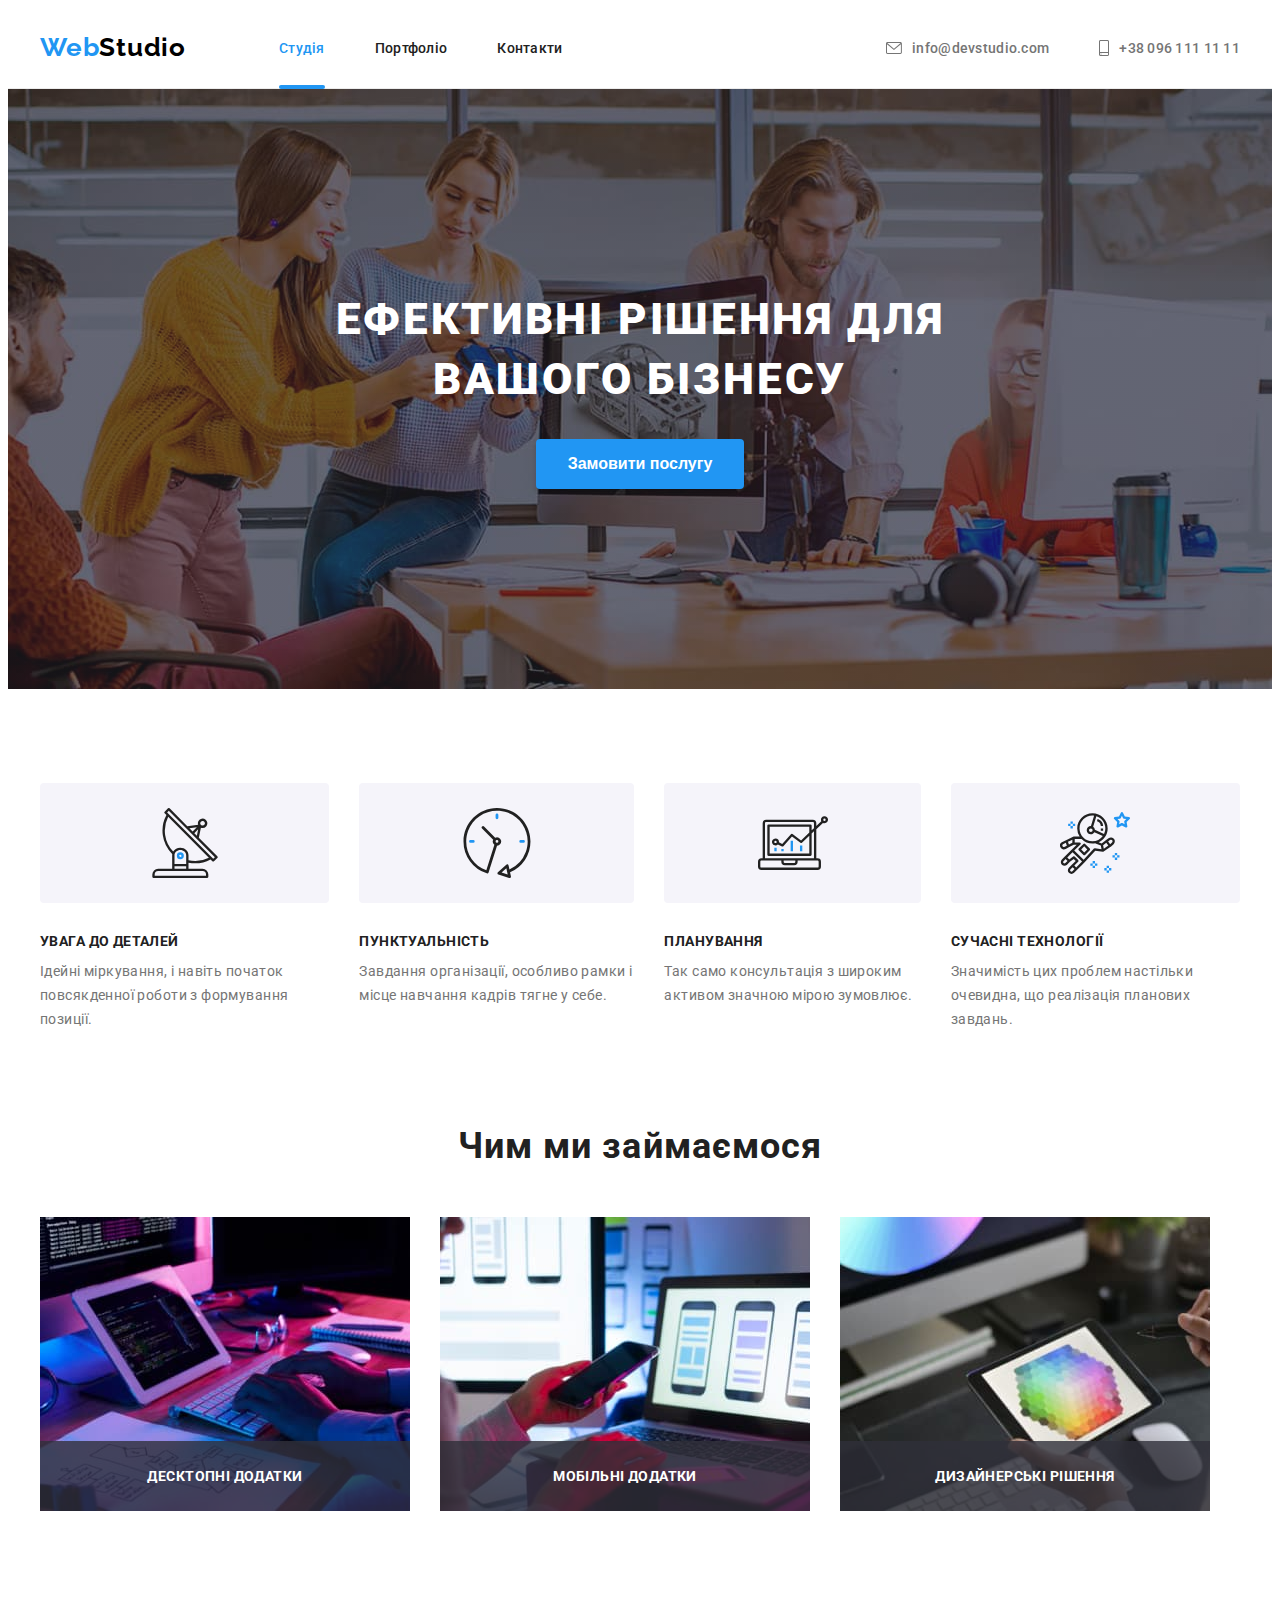
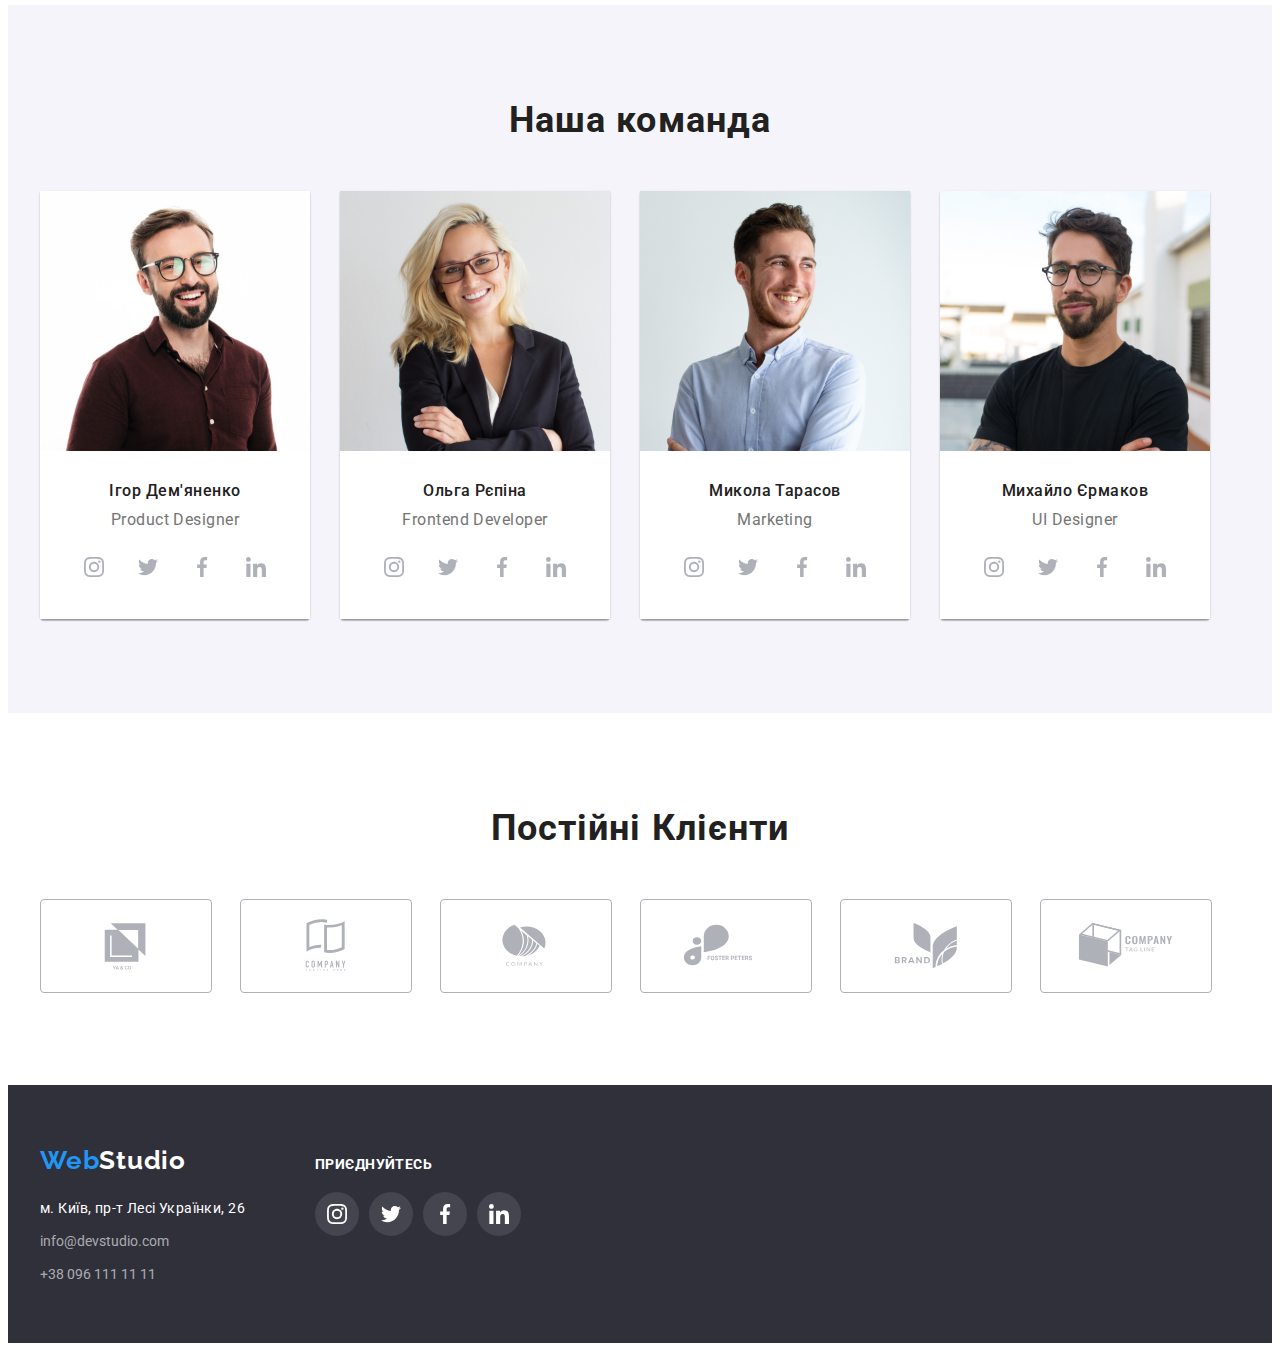
==== index.html @ bfeae755 "Initial commit" ====
<!DOCTYPE html>
<html lang="en">
  <head>
    <meta charset="UTF-8" />
    <meta http-equiv="X-UA-Compatible" content="IE=edge" />
    <meta name="viewport" content="width=device-width, initial-scale=1.0" />
    <title>webstudio</title>
    <link rel="preconnect" href="https://fonts.googleapis.com" />
    <link rel="preconnect" href="https://fonts.gstatic.com" crossorigin />
    <link
      href="https://fonts.googleapis.com/css2?family=Raleway:wght@700&family=Roboto:wght@400;500;700;900&display=swap"
      rel="stylesheet"
    />
    <link
      rel="stylesheet"
      href="https://cdnjs.cloudflare.com/ajax/libs/modern-normalize/1.1.0/modern-normalize.min.css"
      integrity="sha512-wpPYUAdjBVSE4KJnH1VR1HeZfpl1ub8YT/NKx4PuQ5NmX2tKuGu6U/JRp5y+Y8XG2tV+wKQpNHVUX03MfMFn9Q=="
      crossorigin="anonymous"
      referrerpolicy="no-referrer"
    />

    <link rel="stylesheet" href="./css/styles.css" />
  </head>

  <body>
    <!--header-->
    <header class="header">
      <div class="container header-container">
        <a class="logo" href="./index.html">Web<span class="logo-half">Studio</span> </a>
        <nav class="nav">
          <ul class="list-header">
            <li class="item-header-main">
              <a class="current" href="./index.html">Студія</a>
            </li>
            <li class="item-header">
              <a class="link-header" href="./portfolio.html">Портфоліо</a>
            </li>
            <li class="item-header"><a class="link-header" href="">Контакти</a></li>
          </ul>
        </nav>
        <ul class="nav-list">
          <li class="nav-item">
            <a class="nav-link" href="mailto:info@devstudio.com">
              <svg class="icon-header" width="16" height="12">
                <use href=".//images/icons.svg#icon-envelope"></use></svg
              >info@devstudio.com</a
            >
          </li>
          <li class="nav-item">
            <a class="nav-link" href="tel:+380961111111"
              ><svg class="icon-header" width="10" height="16">
                <use href=".//images/icons.svg#icon-smartphone"></use></svg
              >+38 096 111 11 11</a
            >
          </li>
        </ul>
      </div>
    </header>
    <!--section 1-->
    <main>
      <section class="hero">
        <div class="container">
          <h1 class="hero-tittle">Ефективні рішення для вашого бізнесу</h1>
          <button class="hero-button" type="button" data-modal-open>Замовити послугу</button>
        </div>
        <!--modal-window-->
        <div class="backdrop is-hidden" data-modal>
          <div class="modal">
            <button class="modal-btn" type="button" data-modal-close>
              <svg class="icon-cross" width="18" height="18">
                <use href="./images/icons.svg#close-black"></use>
              </svg>
            </button>
          </div>
        </div>
      </section>
      <!--list 4x-->
      <section class="section">
        <div class="container">
          <h2 class="visually-hidden">Наші переваги</h2>
          <ul class="main-list">
            <li class="main-item">
              <div class="box-logo">
                <svg class="list-icon" width="70" height="70">
                  <use href=".//images/icons.svg#icon-antenna"></use>
                </svg>
              </div>

              <h3 class="main-sub">УВАГА ДО ДЕТАЛЕЙ</h3>
              <p class="main-article">
                Ідейні міркування, і навіть початок повсякденної роботи з формування позиції.
              </p>
            </li>
            <li class="main-item">
              <div class="box-logo">
                <svg class="list-icon" width="70" height="70">
                  <use href=".//images/icons.svg#icon-clock"></use>
                </svg>
              </div>
              <h3 class="main-sub">ПУНКТУАЛЬНІСТЬ</h3>
              <p class="main-article main-art">
                Завдання організації, особливо рамки і місце навчання кадрів тягне у себе.
              </p>
            </li>
            <li class="main-item">
              <div class="box-logo">
                <svg class="list-icon" width="70" height="70">
                  <use href=".//images/icons.svg#icon-diagram"></use>
                </svg>
              </div>
              <h3 class="main-sub">ПЛАНУВАННЯ</h3>
              <p class="main-article main-art">
                Так само консультація з широким активом значною мірою зумовлює.
              </p>
            </li>
            <li class="main-item">
              <div class="box-logo">
                <svg class="list-icon" width="70" height="70">
                  <use href=".//images/icons.svg#icon-astronaut"></use>
                </svg>
              </div>
              <h3 class="main-sub">СУЧАСНІ ТЕХНОЛОГІЇ</h3>
              <p class="main-article">
                Значимість цих проблем настільки очевидна, що реалізація планових завдань.
              </p>
            </li>
          </ul>
        </div>
      </section>
      <!--section 2 images 3x-->
      <section class="section img-section">
        <div class="container">
          <h2 class="cont-tittle">Чим ми займаємося</h2>
          <ul class="cont-list">
            <li class="cont-item">
              <img
                class="cont-img"
                src="./images/main/section2/box1.jpg"
                alt="what we do"
                width="370"
                height="300"
              />
              <p class="text-work">Десктопні додатки</p>
            </li>
            <li class="cont-item">
              <img
                class="cont-img"
                src="./images/main/section2/box2.jpg"
                alt="what we do"
                width="370"
                height="300"
              />
              <p class="text-work">Мобільні додатки</p>
            </li>
            <li class="cont-item">
              <img
                class="cont-img"
                src="./images/main/section2/box3.jpg"
                alt="what we do"
                width="370"
                height="300"
              />
              <p class="text-work">Дизайнерські рішення</p>
            </li>
          </ul>
        </div>
      </section>
      <!---our team section 3-->
      <section class="section team-section">
        <div class="container">
          <h2 class="team-tittle">Наша команда</h2>
          <ul class="team-list">
            <li class="team-item">
              <img
                class="team-img"
                src="./images/main/section3/foto1.jpg"
                alt="what-we-do"
                width="270"
                height="260"
              />
              <div class="card-photo">
                <h3 class="team-sub">Ігор Дем'яненко</h3>
                <p class="team-article">Product Designer</p>
                <ul class="socials">
                  <li class="item-socials">
                    <a class="social" href="">
                      <svg class="icon" width="20" height="20">
                        <use href="./images/icons.svg#icon-instagram"></use></svg
                    ></a>
                  </li>
                  <li class="item-socials">
                    <a class="social" href="">
                      <svg class="icon" width="20" height="20">
                        <use href="./images/icons.svg#icon-twitter"></use></svg
                    ></a>
                  </li>
                  <li class="item-socials">
                    <a class="social" href="">
                      <svg class="icon" width="20" height="20">
                        <use href="./images/icons.svg#icon-facebook"></use></svg
                    ></a>
                  </li>
                  <li class="item-socials">
                    <a class="social" href="">
                      <svg class="icon" width="20" height="20">
                        <use href="./images/icons.svg#icon-linkedin"></use></svg
                    ></a>
                  </li>
                </ul>
              </div>
            </li>
            <li class="team-item">
              <img
                class="team-img"
                src="./images/main/section3/foto2.jpg"
                alt="what-we-do"
                width="270"
                height="260"
              />
              <div class="card-photo">
                <h3 class="team-sub">Ольга Рєпіна</h3>
                <p class="team-article">Frontend Developer</p>
                <ul class="socials">
                  <li class="item-socials">
                    <a class="social" href="">
                      <svg class="icon" width="20" height="20">
                        <use href="./images/icons.svg#icon-instagram"></use></svg
                    ></a>
                  </li>
                  <li class="item-socials">
                    <a class="social" href="">
                      <svg class="icon" width="20" height="20">
                        <use href="./images/icons.svg#icon-twitter"></use></svg
                    ></a>
                  </li>
                  <li class="item-socials">
                    <a class="social" href="">
                      <svg class="icon" width="20" height="20">
                        <use href="./images/icons.svg#icon-facebook"></use></svg
                    ></a>
                  </li>
                  <li class="item-socials">
                    <a class="social" href="">
                      <svg class="icon" width="20" height="20">
                        <use href="./images/icons.svg#icon-linkedin"></use></svg
                    ></a>
                  </li>
                </ul>
              </div>
            </li>
            <li class="team-item">
              <img
                class="team-img"
                src="./images/main/section3/foto3.jpg"
                alt="what-we-do"
                width="270"
                height="260"
              />
              <div class="card-photo">
                <h3 class="team-sub">Микола Тарасов</h3>
                <p class="team-article">Marketing</p>
                <ul class="socials">
                  <li class="item-socials">
                    <a class="social" href="">
                      <svg class="icon" width="20" height="20">
                        <use href="./images/icons.svg#icon-instagram"></use></svg
                    ></a>
                  </li>
                  <li class="item-socials">
                    <a class="social" href="">
                      <svg class="icon" width="20" height="20">
                        <use href="./images/icons.svg#icon-twitter"></use></svg
                    ></a>
                  </li>
                  <li class="item-socials">
                    <a class="social" href="">
                      <svg class="icon" width="20" height="20">
                        <use href="./images/icons.svg#icon-facebook"></use></svg
                    ></a>
                  </li>
                  <li class="item-socials">
                    <a class="social" href="">
                      <svg class="icon" width="20" height="20">
                        <use href="./images/icons.svg#icon-linkedin"></use></svg
                    ></a>
                  </li>
                </ul>
              </div>
            </li>
            <li class="team-item">
              <img
                class="team-img"
                src="./images/main/section3/foto4.jpg"
                alt="what-we-do"
                width="270"
                height="260"
              />
              <div class="card-photo">
                <h3 class="team-sub">Михайло Єрмаков</h3>
                <p class="team-article">UI Designer</p>
                <ul class="socials">
                  <li class="item-socials">
                    <a class="social" href="">
                      <svg class="icon" width="20" height="20">
                        <use href="./images/icons.svg#icon-instagram"></use></svg
                    ></a>
                  </li>
                  <li class="item-socials">
                    <a class="social" href="">
                      <svg class="icon" width="20" height="20">
                        <use href="./images/icons.svg#icon-twitter"></use></svg
                    ></a>
                  </li>
                  <li class="item-socials">
                    <a class="social" href="">
                      <svg class="icon" width="20" height="20">
                        <use href="./images/icons.svg#icon-facebook"></use></svg
                    ></a>
                  </li>
                  <li class="item-socials">
                    <a class="social" href="">
                      <svg class="icon" width="20" height="20">
                        <use href="./images/icons.svg#icon-linkedin"></use></svg
                    ></a>
                  </li>
                </ul>
              </div>
            </li>
          </ul>
        </div>
      </section>
      <!--Our clients-->
      <section class="section">
        <div class="container">
          <h2 class="team-tittle">Постійні Клієнти</h2>
          <ul class="list-clients">
            <li class="item-clients">
              <a class="clients-link" href="">
                <svg class="icon-clients" width="106" height="60">
                  <use href="./images/icons.svg#icon-Logo"></use>
                </svg>
              </a>
            </li>
            <li class="item-clients">
              <a class="clients-link" href="">
                <svg class="icon-clients" width="106" height="60">
                  <use href="./images/icons.svg#icon-Logo-1"></use>
                </svg>
              </a>
            </li>
            <li class="item-clients">
              <a class="clients-link" href="">
                <svg class="icon-clients" width="106" height="60">
                  <use href="./images/icons.svg#icon-Logo-2"></use>
                </svg>
              </a>
            </li>
            <li class="item-clients">
              <a class="clients-link" href="">
                <svg class="icon-clients" width="106" height="60">
                  <use href="./images/icons.svg#icon-Logo-3"></use>
                </svg>
              </a>
            </li>
            <li class="item-clients">
              <a class="clients-link" href="">
                <svg class="icon-clients" width="106" height="60">
                  <use href="./images/icons.svg#icon-Logo-4"></use>
                </svg>
              </a>
            </li>
            <li class="item-clients">
              <a class="clients-link" href="">
                <svg class="icon-clients" width="106" height="60">
                  <use href="./images/icons.svg#icon-Logo-5"></use>
                </svg>
              </a>
            </li>
          </ul>
        </div>
      </section>
    </main>
    <footer class="footer">
      <div class="container footer-container">
        <div>
          <a class="logo-footer" href="./index.html"
            >Web<span class="logo-half-footer">Studio</span>
          </a>
          <address class="adress">
            <ul class="adress-list">
              <li class="adress-item">
                <a
                  class="address-map"
                  href="https://goo.gl/maps/4gL3Jrbb5bLPBRH38"
                  target="_blank"
                  rel="noopener noreferer nofollow"
                  >м. Київ, пр-т Лесі Українки, 26</a
                >
              </li>

              <li class="adress-item">
                <a class="address-link address-mail" href="mailto:info@devstudio.com"
                  >info@devstudio.com</a
                >
              </li>
              <li class="adress-item">
                <a class="address-link" href="tel:+380961111111">+38 096 111 11 11</a>
              </li>
            </ul>
          </address>
        </div>
        <div>
          <h3 class="social-tittle">Приєднуйтесь</h3>
          <ul class="footer-list-social">
            <li class="social-icon-footer">
              <a class="link-social-footer" href=""
                ><svg class="icon-footer" width="20" height="20">
                  <use href="./images/icons.svg#icon-instagram"></use></svg
              ></a>
            </li>
            <li class="social-icon-footer">
              <a class="link-social-footer" href=""
                ><svg class="icon-footer" width="20" height="20">
                  <use href="./images/icons.svg#icon-twitter"></use></svg
              ></a>
            </li>
            <li class="social-icon-footer">
              <a class="link-social-footer" href="">
                <svg class="icon-footer" width="20" height="20">
                  <use href="./images/icons.svg#icon-facebook"></use></svg
              ></a>
            </li>
            <li class="social-icon-footer">
              <a class="link-social-footer" href=""
                ><svg class="icon-footer" width="20" height="20">
                  <use href="./images/icons.svg#icon-linkedin"></use></svg
              ></a>
            </li>
          </ul>
        </div>
      </div>
    </footer>

    <script src="./Js/modal.js"></script>
  </body>
</html>
---- css/styles.css ----
:root {
  /*color*/
  --brand-color: #2f303a;
  --focus-hover-color: #2196f3;
  --article-color: #757575;
  --titlle-color: #212121;
  --active-color: #ffffff;
  --img-color: #eeeeee;
  --button-bg: #188ce8;
  --link-color: #ffffff99;
  --btn-background: #f5f4fa;
  --border-color: #ececec;
  --icon-social-color: #afb1b8;
  --background-icon-footer: #ffffff1a;
  --btn-border-color: #0000001a;
  --background-modal: #00000033;
  /*shadow*/
  --button-shadow: 0px 3px 1px rgba(0, 0, 0, 0.1), 0px 1px 2px rgba(0, 0, 0, 0.08),
    0px 2px 2px rgba(0, 0, 0, 0.12);
  --photo-shadow: 0px 1px 3px rgba(0, 0, 0, 0.12), 0px 1px 1px rgba(0, 0, 0, 0.14),
    0px 2px 1px rgba(0, 0, 0, 0.2);
}

/*reset*/
h1,
h2,
h3,
h4,
h5,
h6,
p {
  margin: 0;
}
ul {
  margin: 0;
  padding: 0;
  list-style: none;
}
a {
  text-decoration: none;
}
.container {
  width: 1200px;
  padding-left: 15px;
  padding-right: 15px;
  margin-left: auto;
  margin-right: auto;
}

img {
  display: block;
  max-width: 100%;
  height: auto;
}

body {
  font-family: 'roboto', 'Raleway';
  background-color: var(--active-color);
  color: var(--titlle-color);
}
/*header */
.header {
  border-bottom: 1px solid var(--border-color);
}
.header-container {
  display: flex;
  align-items: center;
}

.logo {
  font-weight: 700;
  font-size: 26px;
  letter-spacing: 0.03em;
  color: var(--focus-hover-color);
  line-height: calc(31 / 26);
  text-decoration: none;
  margin-right: 93px;
  padding-top: 24px;
  padding-bottom: 25px;
  display: block;
  font-family: 'Raleway';
}
.logo-half {
  color: #000000;
}
.logo:focus {
  background-color: var(--active-color);
  color: var(--focus-hover-color);
}
.logo-half:focus {
  background-color: var(--active-color);
}
.nav {
  margin-right: auto;
}

.list-header {
  list-style: none;
  font-weight: 500;
  font-size: 14px;
  line-height: calc(16 / 14);
  letter-spacing: 0.02em;
  display: flex;
  gap: 50px;
}
.item-header:hover {
  color: var(--focus-hover-color);
}
.item-header:focus {
  color: var(--focus-hover-color);
  background-color: var(--active-color);
}

.link-header {
  text-decoration: none;
  color: #212121;
  padding-top: 32px;
  padding-bottom: 32px;
  display: block;
  transition: color 250ms cubic-bezier(0.4, 0, 0.2, 1);
}
.link-header:hover {
  color: var(--focus-hover-color);
}
.link-header:focus {
  color: var(--focus-hover-color);
  background-color: var(--active-color);
}
/*current*/
.current {
  text-decoration: none;
  color: var(--focus-hover-color);
  padding-top: 32px;
  padding-bottom: 32px;
  display: block;
}

.current:focus {
  color: var(--focus-hover-color);
  background-color: var(--active-color);
}
.item-header-main {
  position: relative;
}

.current::after {
  content: '';
  display: inline-block;
  width: 100%;
  height: 4px;
  background-color: var(--focus-hover-color);
  position: absolute;
  left: 0px;
  border-radius: 2px;
  bottom: -1.5%;
}

.nav-list {
  list-style: none;
  display: flex;
  gap: 50px;
  align-items: center;
}
.nav-link {
  text-decoration: none;
  color: var(--article-color);
  font-weight: 500;
  font-size: 14px;
  line-height: calc(16 / 14);
  letter-spacing: 0.02em;
  padding-top: 32px;
  padding-bottom: 32px;
  display: flex;
  gap: 10px;
  align-items: center;
  transition: color 250ms cubic-bezier(0.4, 0, 0.2, 1);
}

.nav-link:hover,
.nav-link:focus {
  color: var(--focus-hover-color);
  fill: var(--focus-hover-color);
  background-color: var(--active-color);
}
.icon-header {
  fill: currentColor;
}

/*section 1*/
.hero {
  background-color: var(--brand-color);
  padding-top: 200px;
  padding-bottom: 200px;
  background-image: linear-gradient(to right, #2f303a66, #2f303a66),
    url(../images/main/section-under-header/Img.jpg);
  background-position: center;
  background-repeat: no-repeat;
  background-size: cover;
  max-width: 1600px;
  margin-left: auto;
  margin-right: auto;
}

.hero-tittle {
  color: var(--active-color);
  font-weight: 900;
  font-size: 44px;
  line-height: calc(60 / 44);
  width: 696px;
  text-align: center;
  letter-spacing: 0.06em;
  text-transform: uppercase;
  margin-bottom: 30px;
  margin-left: auto;
  margin-right: auto;
}
.hero-button {
  background-color: var(--focus-hover-color);
  color: var(--active-color);
  font-size: 16px;
  font-weight: 700;
  box-shadow: 0px 4px 4px rgba(0, 0, 0, 0.15);
  border-radius: 4px;
  line-height: calc(30 / 16);
  padding: 10px 32px;
  display: block;
  margin-left: auto;
  margin-right: auto;
  border: 0px;
  transition: color 250ms cubic-bezier(0.4, 0, 0.2, 1),
    background-color 250ms cubic-bezier(0.4, 0, 0.2, 1);
}
/*modal-window*/
.backdrop {
  position: fixed;
  top: 0;
  left: 0;
  width: 100%;
  height: 1024px;
  background-color: var(--background-modal);
  z-index: 1000;
  transition: opacity 450ms linear, visibility 450ms linear, transform 450ms linear;
  visibility: visible;

  opacity: 1;
}
.backdrop.is-hidden {
  opacity: 0;
  pointer-events: none;
  visibility: hidden;
}
.modal {
  position: fixed;
  height: 581px;
  width: 528px;
  background-color: var(--active-color);
  border-radius: 4px;
  box-shadow: 0px 1px 3px rgba(0, 0, 0, 0.12), 0px 1px 1px rgba(0, 0, 0, 0.14),
    0px 2px 1px rgba(0, 0, 0, 0.2);
  left: 50%;
  top: 50%;
  transform: translate(-50%, -50%);
}
.modal-btn {
  position: absolute;
  top: 8px;
  right: 8px;
  border-radius: 50%;
  border: 1px solid rgba(0, 0, 0, 0.1);

  width: 30px;
  height: 30px;
  padding: 6px 6px;
  display: flex;
  align-items: center;
  justify-content: center;
  cursor: pointer;
}

.hero-button:hover {
  background-color: var(--button-bg);
  cursor: pointer;
}
.hero-button:focus {
  background-color: var(--button-bg);
}
.hero-button:active {
  color: var(--active-color);
  background-color: var(--button-bg);
}

/*list x4*/
.section {
  padding: 94px 0;
}

.main-list {
  font-weight: 700;
  font-size: 14px;
  line-height: calc(16 / 14);
  letter-spacing: 0.03em;
  display: flex;
  gap: 30px;
}
.box-logo {
  height: 120px;
  background-color: var(--btn-background);
  display: flex;
  justify-content: center;
  align-items: center;
  border-radius: 4px;
  margin-bottom: 30px;
}
.main-sub {
  font-weight: 700;
  font-size: 14px;
  line-height: calc(16 / 14);
  letter-spacing: 0.03em;
  text-transform: uppercase;
  color: var(--titlle-color);
  margin-bottom: 10px;
}

.main-article {
  font-weight: 400;
  font-size: 14px;
  line-height: calc(24 / 14);
  letter-spacing: 0.03em;
  color: var(--article-color);
}

/*section 2 images 3x*/
.img-section {
  padding-top: 0;
  padding-bottom: 94px;
}
.cont-tittle {
  font-weight: 700;
  font-size: 36px;
  line-height: calc(42 / 36);
  text-align: center;
  letter-spacing: 0.03em;
  color: var(--titlle-color);
  margin-bottom: 50px;
}
.cont-list {
  display: flex;
  gap: 30px;
}
.cont-item {
  position: relative;
}
.text-work {
  font-family: 'Roboto';
  font-weight: 700;
  font-size: 14px;
  line-height: 16px;
  text-align: center;
  letter-spacing: 0.03em;
  text-transform: uppercase;
  color: var(--active-color);
  position: absolute;
  left: 0;
  bottom: 0;
  display: flex;
  align-items: center;
  justify-content: center;
  width: 100%;
  height: 70px;
  background-color: #2f303acc;
}
/*out team section 3*/
.team-section {
  background-color: var(--btn-background);
}

.team-tittle {
  font-weight: 700;
  font-size: 36px;
  text-align: center;
  letter-spacing: 0.03em;
  color: var(--titlle-color);
  line-height: calc(42 / 36);
  margin-bottom: 50px;
}
.team-list {
  display: flex;
  gap: 30px;
}
.team-item {
  box-shadow: var(--photo-shadow);
  border-radius: 0px 0px 4px 4px;
}
.team-sub {
  font-weight: 500;
  font-size: 16px;
  line-height: calc(19 / 16);
  text-align: center;
  letter-spacing: 0.03em;
  margin-bottom: 10px;
}

.card-photo {
  padding-bottom: 30px;
  padding-top: 30px;
  background-color: var(--active-color);
}

.team-article {
  color: var(--article-color);
  font-weight: 400;
  font-size: 16px;
  line-height: calc(19 / 16);
  text-align: center;
  letter-spacing: 0.03em;
  margin-bottom: 16px;
}

.socials {
  display: flex;
  gap: 10px;
  align-items: center;
  justify-content: center;
}
.social {
  width: 44px;
  height: 44px;
  display: flex;
  justify-content: center;
  align-items: center;
  fill: var(--icon-social-color);
  background-color: var(--active-color);
  border-radius: 50px;
  transition: fill 250ms cubic-bezier(0.4, 0, 0.2, 1),
    background-color 250ms cubic-bezier(0.4, 0, 0.2, 1);
}
.social:hover,
.social:focus {
  background-color: var(--focus-hover-color);
  fill: var(--active-color);
}

/*Our clients*/

.list-clients {
  display: flex;

  gap: 30px;
}

.item-clients {
  width: 170px;
  height: 92px;
}
.clients-link {
  fill: var(--icon-social-color);
  width: 100%;
  height: 100%;
  display: flex;
  align-items: center;
  justify-content: center;
  transition: fill 250ms cubic-bezier(0.4, 0, 0.2, 1),
    border-color 250ms cubic-bezier(0.4, 0, 0.2, 1);
}

.clients-link:hover,
.clients-link:focus {
  fill: var(--focus-hover-color);
  color: var(--focus-hover-color);
  border-color: var(--focus-hover-color);
  background-color: var(--active-color);
}

.clients-link {
  border: 1px solid var(--icon-social-color);
  border-radius: 4px;
}

/*footer*/
.footer {
  background-color: var(--brand-color);
  padding-top: 60px;
  padding-bottom: 57px;
}
.logo-footer {
  font-weight: 700;
  font-size: 26px;
  letter-spacing: 0.03em;
  color: var(--focus-hover-color);
  line-height: calc(31 / 26);
  text-decoration: none;
  display: block;
  margin-bottom: 20px;
  font-family: 'Raleway';
}
.logo-half-footer {
  color: var(--active-color);
}
.logo-footer:focus {
  background-color: var(--brand-color);
  color: var(--focus-hover-color);
}
.adress-list {
  font-style: normal;
}
.adress-item:not(:last-child) {
  margin-bottom: 9px;
}

.address-map {
  font-size: 14px;
  letter-spacing: 0.03em;
  color: var(--active-color);
  line-height: calc(24 / 14);
  text-decoration: none;
  transition: color 250ms cubic-bezier(0.4, 0, 0.2, 1);
}

.address-map:hover {
  color: var(--focus-hover-color);
}
.address-map:focus {
  color: var(--focus-hover-color);
  background-color: var(--brand-color);
}

.address-link {
  font-size: 14px;
  line-height: calc(24 / 14);
  color: var(--link-color);
  text-decoration: none;
  transition: color 250ms cubic-bezier(0.4, 0, 0.2, 1);
}
.address-link:hover {
  color: var(--focus-hover-color);
}
.address-link:focus {
  color: var(--focus-hover-color);
  background-color: var(--brand-color);
}
/*social-footer*/
.footer-container {
  display: flex;
  align-items: baseline;
  gap: 70px;
}
.footer-list-social {
  display: flex;
  gap: 10px;
}
.social-tittle {
  font-style: normal;
  font-weight: 700;
  font-size: 14px;
  line-height: calc(16 / 14);
  letter-spacing: 0.03em;
  text-transform: uppercase;
  color: var(--active-color);
  margin-bottom: 20px;
}
.link-social-footer {
  width: 44px;
  height: 44px;
  display: flex;
  justify-content: center;
  align-items: center;
  fill: var(--icon-social-color);
  background-color: var(--background-icon-footer);
  border-radius: 50px;
  transition: fill 250ms cubic-bezier(0.4, 0, 0.2, 1),
    background-color 250ms cubic-bezier(0.4, 0, 0.2, 1);
}

.icon-footer {
  fill: var(--active-color);
}
.link-social-footer:hover,
.link-social-footer:focus {
  fill: currentColor;
  background-color: var(--focus-hover-color);
}

/*pages 2 porfolio*/

.visually-hidden {
  position: absolute;
  width: 1px;
  height: 1px;
  margin: -1px;
  border: 0;
  padding: 0;
  white-space: nowrap;
  clip-path: inset(100%);
  clip: rect(0 0 0 0);
  overflow: hidden;
}

.btn-list {
  margin-bottom: 50px;
  display: flex;
  justify-content: center;
  gap: 8px;
}

.btn-list {
  font-weight: 500;
  font-size: 16px;
  line-height: calc(26 / 16);
  letter-spacing: 0.03em;
  color: var(--titlle-color);
}

.btn-button {
  background-color: var(--btn-background);
  color: var(--titlle-color);
  font-weight: 500;
  font-size: 16px;
  line-height: calc(26 / 16);
  letter-spacing: 0.03em;
  text-align: center;
  font-family: 'Roboto';
  border: none;
  border-radius: 4px;
  padding: 6px 22px;
  transition: color 250ms cubic-bezier(0.4, 0, 0.2, 1),
    background-color 250ms cubic-bezier(0.4, 0, 0.2, 1),
    box-shadow 250ms cubic-bezier(0.4, 0, 0.2, 1);
}
.btn-first-button {
  padding: 6px 25px;
}

.btn-button:hover,
.btn-button:focus {
  background-color: var(--focus-hover-color);
  color: var(--active-color);
  cursor: pointer;
  border: none;
  box-shadow: var(--button-shadow);
}
.btn-button:active {
  color: var(--active-color);
  background-color: var(--button-bg);
}

/*section-images*/

.img-section-list {
  display: flex;
  flex-wrap: wrap;
  gap: 30px;
}
.card-link {
  display: block;
  transition: box-shadow 250ms cubic-bezier(0.4, 0, 0.2, 1);
}
.card-link:hover,
.card-link:focus {
  box-shadow: 0px 1px 1px rgba(0, 0, 0, 0.12), 0px 4px 4px rgba(0, 0, 0, 0.06),
    1px 4px 6px rgba(0, 0, 0, 0.16);
}

.box-img {
  border-bottom: 1px solid var(--img-color);
  border-left: 1px solid var(--img-color);
  border-right: 1px solid var(--img-color);
  padding: 20px 24px;
}

/*Overlay-card*/
.portfolio-thumb {
  position: relative;
  overflow: hidden;
}

.overlay {
  position: absolute;
  top: 0;
  left: 0;
  transform: translateY(100%);
  width: 100%;
  height: 100%;
  display: flex;
  align-items: center;
  justify-content: center;
  padding: 20px;
  background-color: rgba(33, 150, 243, 0.9);
  transition: transform 250ms cubic-bezier(0.4, 0, 0.2, 1);
}
.card-link:hover .overlay {
  transform: translateY(0);
}
.card-link:focus .overlay {
  transform: translateY(0);
}
.text-overlay {
  font-weight: 400;
  font-size: 18px;
  line-height: calc(28 / 18);
  letter-spacing: 0.03em;
  color: var(--active-color);
  width: 322px;
}

.section-img {
  background-color: var(--img-color);
}
.section-subject {
  font-style: normal;
  font-weight: 700;
  font-size: 18px;
  line-height: calc(36 / 18);
  letter-spacing: 0.06em;
  color: var(--titlle-color);
  font-family: 'Roboto';
  margin-bottom: 4px;
}
.section-desc {
  font-size: 16px;
  line-height: calc(30 / 16);
  letter-spacing: 0.03em;
  color: var(--article-color);
}
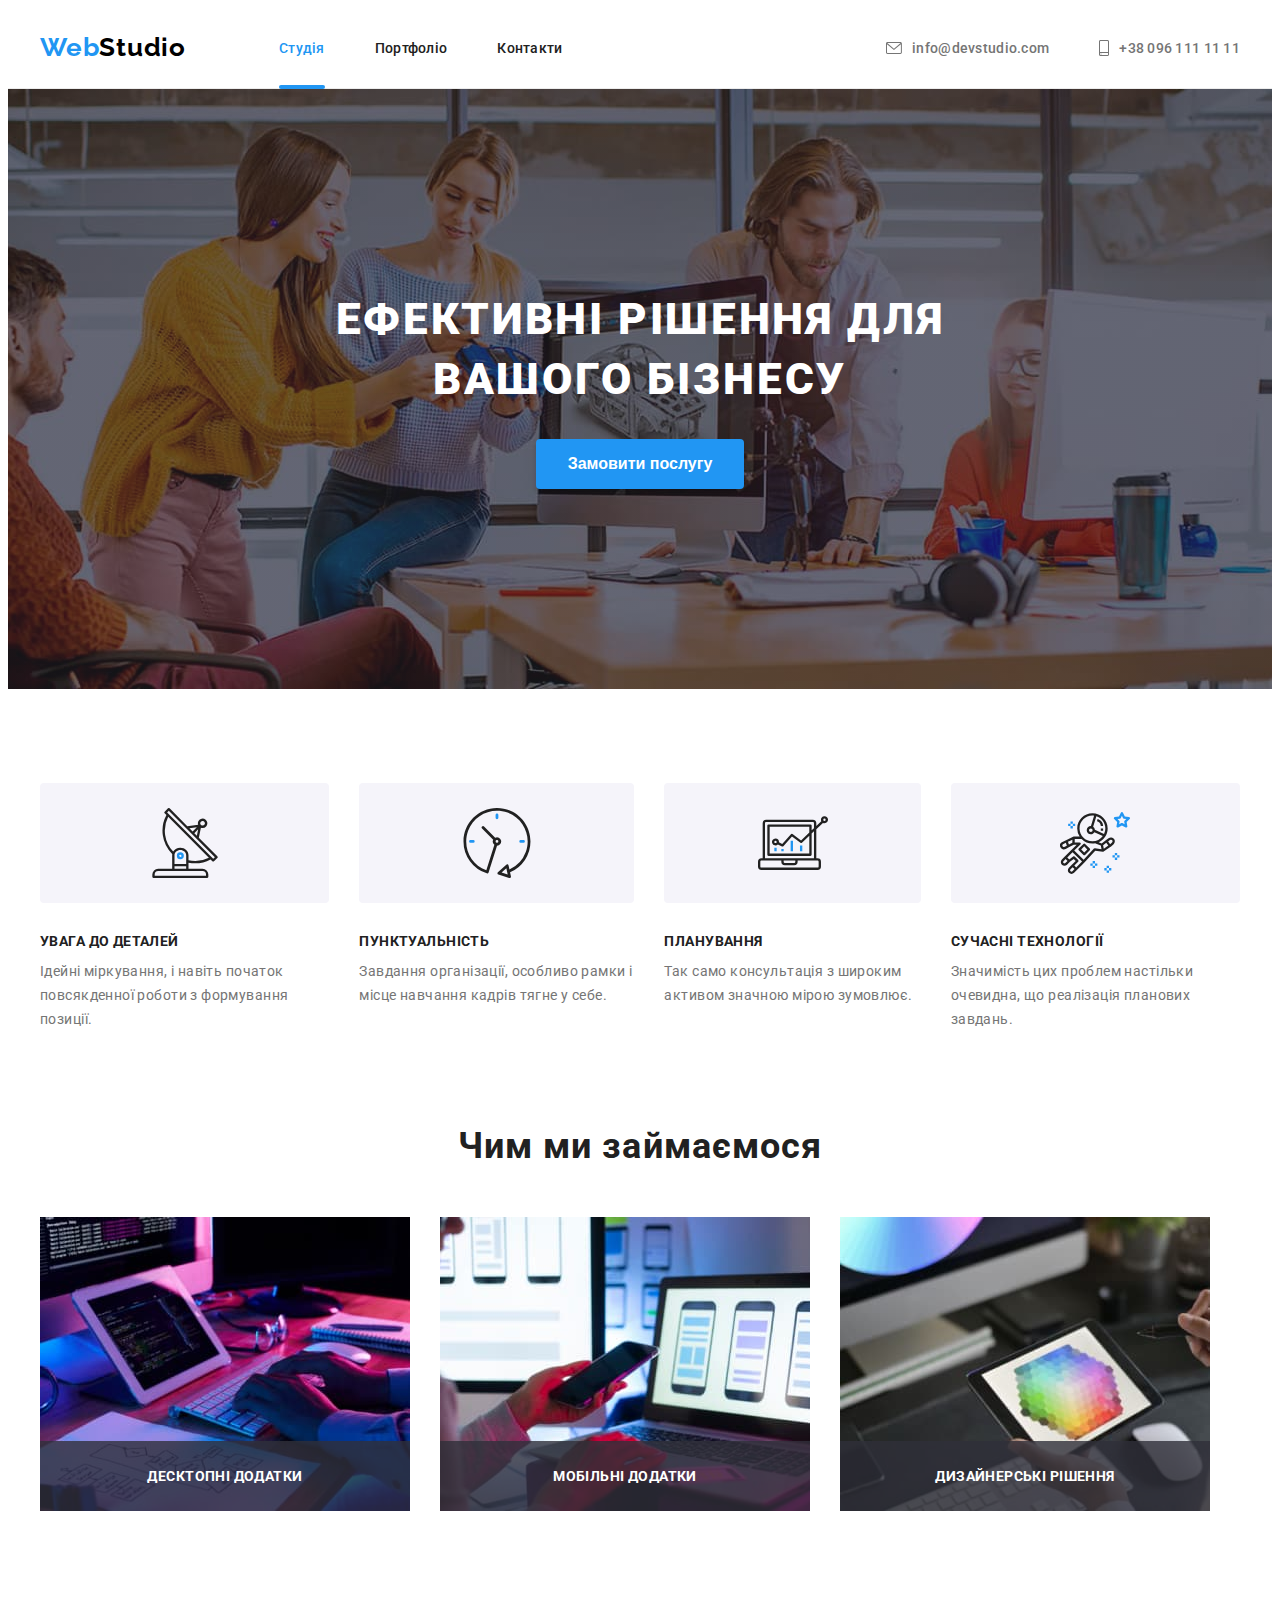
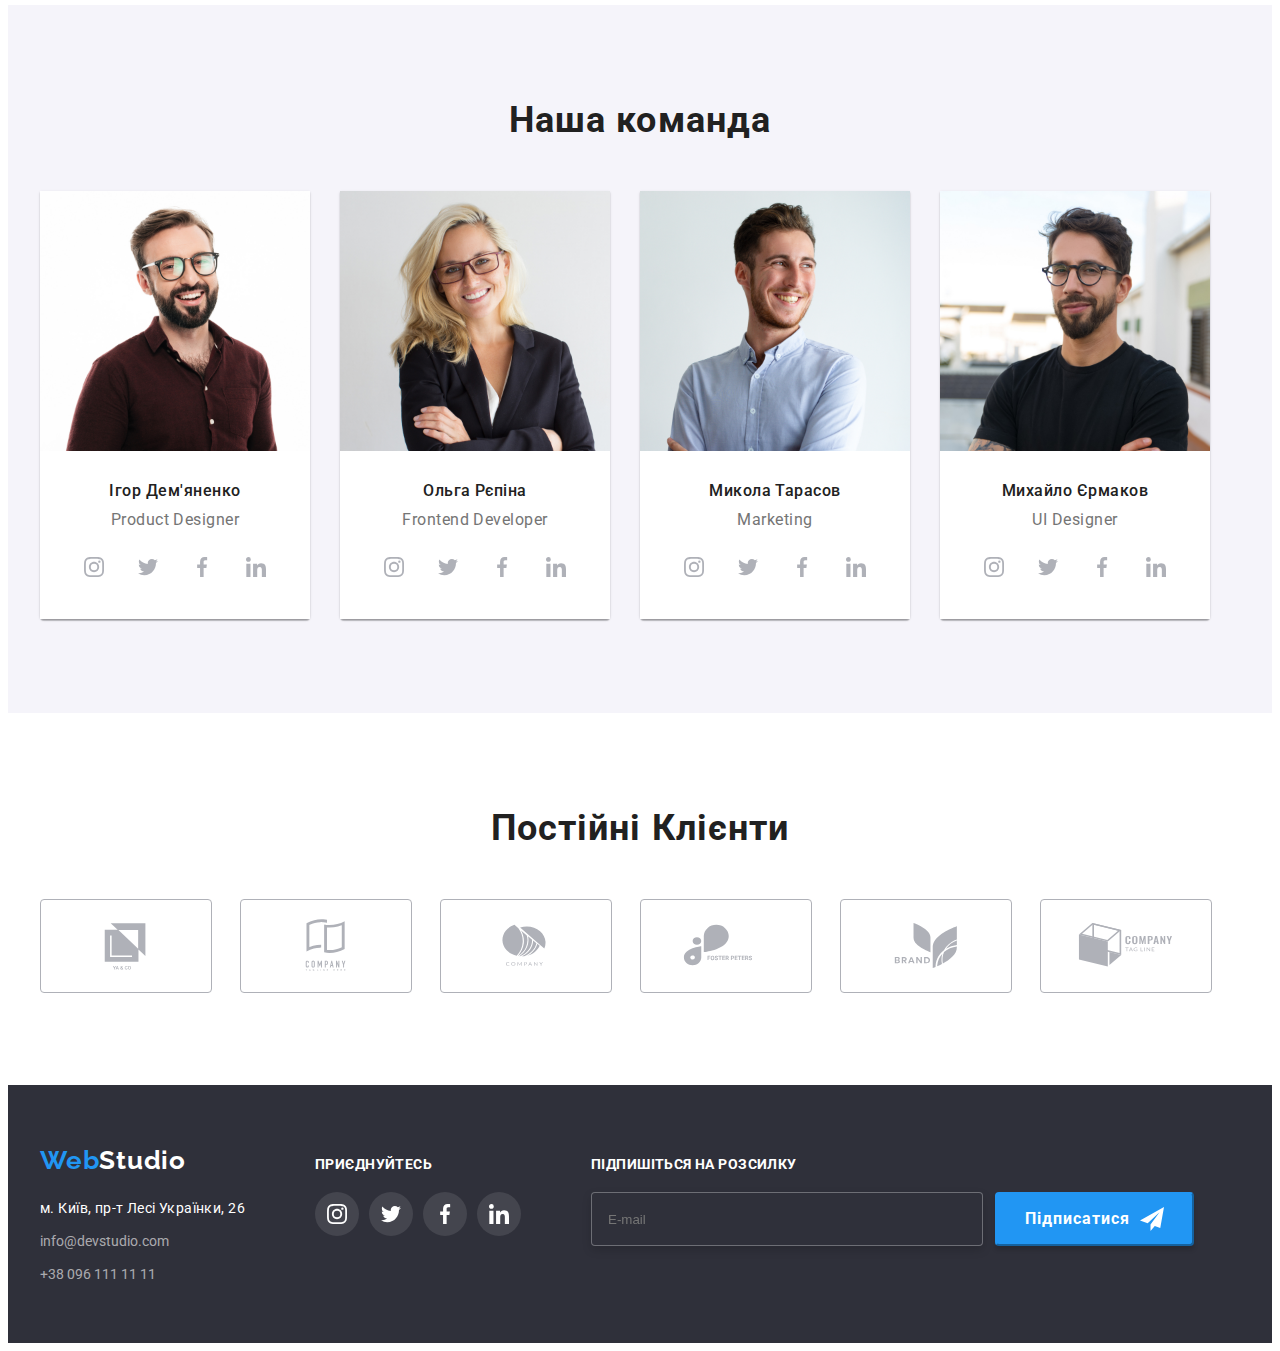
==== commit 7f6aa186: "final" ====
--- a/index.html
+++ b/index.html
@@ -71,6 +71,66 @@
                 <use href="./images/icons.svg#close-black"></use>
               </svg>
             </button>
+            <!--content-modal-->
+            <form class="register-form" name="register-form" autocomplete="on" >
+              <strong class="modal-tittle"> Залиште свої дані, ми вам передзвонимо</strong>
+              <div class="register-form-group" role="group">
+                <label class="register-form-field">
+                  <span class="name-form">Ім'я</span>
+
+                  <input required class="form-label" type="text" name="user-name" />
+                  <svg class="register-form-icon" width="18" height="18">
+                    <use href="/images/icons.svg#person-black-modal"></use>
+                  </svg>
+                </label>
+
+                <label class="register-form-field">
+                  <span class="name-form"> Телефон</span>
+                  <input class="form-label" type="tel" name="user-phone" required  />
+                  <svg class="register-form-icon" width="18" height="18">
+                    <use href="/images/icons.svg#phone-black-modal"></use>
+                  </svg>
+                </label>
+
+                <label class="register-form-field">
+                  <span class="name-form"> Пошта</span>
+                  <input class="form-label" type="email" name="e-mail" required />
+                  <svg class="register-form-icon" width="18" height="18">
+                    <use href="/images/icons.svg#email-black-modal"></use>
+                  </svg>
+                </label>
+
+                <label class="coment-label">
+                  <span class="name-form">Коментар</span>
+                  <textarea
+                    class="coment-area"
+                    name="comments"
+                    cols="60"
+                    rows="10"
+                    placeholder="Введіть текст"
+                  ></textarea>
+                </label>
+              </div>
+              <label class="checkbox-label">
+                <input
+                  class="input-check visually-hidden"
+                  type="checkbox"
+                  name="checkbox"
+                  required
+                />
+                <svg class="icon-check" width="16" height="15">
+                  <use class="icon-checked" href="/images/icons.svg#done"></use>
+                  <use class="icon-unchecked" href="/images/icons.svg#frame"></use>
+                </svg>
+
+                <span class="contract"> Погоджуюся з розсилкою та приймаю</span>
+                <a class="contract-link" href="">Умови договору</a>
+              </label>
+
+              <label>
+                <button class="send-botton" type="submit">Відправити</button></label
+              >
+            </form>
           </div>
         </div>
       </section>
@@ -438,6 +498,21 @@
             </li>
           </ul>
         </div>
+        <div class="footer-telegram">
+          <h3 class="tittle-footer-social">Підпишіться на розсилку</h3>
+          <div class="form-container">
+            <label class="telegram-label">
+              <input class="telegram-form" type="text" name="subscrube" placeholder="E-mail" />
+            </label>
+
+            <button class="social-btn" type="button">
+              <span class="subscribe-article">Підписатися</span>
+              <svg class="icon-footer" width="24" height="24">
+                <use href="./images/icons.svg#telegram-icon"></use>
+              </svg>
+            </button>
+          </div>
+        </div>
       </div>
     </footer>
 
--- a/css/styles.css
+++ b/css/styles.css
@@ -58,6 +58,9 @@
   background-color: var(--active-color);
   color: var(--titlle-color);
 }
+label {
+  display: block;
+}
 /*header */
 .header {
   border-bottom: 1px solid var(--border-color);
@@ -260,6 +263,9 @@
   left: 50%;
   top: 50%;
   transform: translate(-50%, -50%);
+  padding-left: 40px;
+  padding-right: 40px;
+  padding-top: 40px;
 }
 .modal-btn {
   position: absolute;
@@ -267,6 +273,7 @@
   right: 8px;
   border-radius: 50%;
   border: 1px solid rgba(0, 0, 0, 0.1);
+  background-color: var(--active-color);
 
   width: 30px;
   height: 30px;
@@ -275,8 +282,167 @@
   align-items: center;
   justify-content: center;
   cursor: pointer;
-}
-
+  transition: fill 250ms cubic-bezier(0.4, 0, 0.2, 1);
+}
+.modal-btn:hover {
+  fill: var(--focus-hover-color);
+}
+/*modal-content*/
+.modal-tittle {
+  font-family: 'Roboto';
+  font-weight: 700;
+  font-size: 20px;
+  line-height: calc(23 / 20);
+  text-align: center;
+  letter-spacing: 0.03em;
+  display: block;
+  color: var(--titlle-color);
+}
+.register-form-field {
+  margin-bottom: 10px;
+}
+.register-form-group {
+  margin-top: 12px;
+}
+
+.name-form {
+  font-family: 'Roboto';
+  font-style: normal;
+  font-weight: 400;
+  font-size: 12px;
+  line-height: calc(14 / 12);
+  letter-spacing: 0.01em;
+  color: var(--article-color);
+  display: block;
+  margin-bottom: 4px;
+}
+.form-label {
+  width: 100%;
+  height: 40px;
+  border-radius: 4px;
+  border-color: #21212133;
+  padding-left: 30px;
+  padding-right: 30px;
+  outline: transparent;
+  transition: border-color 250ms cubic-bezier(0.4, 0, 0.2, 1);
+}
+.coment-area {
+  width: 100%;
+  height: 120px;
+  border-radius: 4px;
+  border-color: #21212133;
+  padding: 12px 16px;
+  outline: transparent;
+  transition: border-color 250ms cubic-bezier(0.4, 0, 0.2, 1);
+  resize: none;
+}
+
+.coment-area:hover {
+  border-color: var(--focus-hover-color);
+}
+.coment-area:focus {
+  border-color: var(--focus-hover-color);
+}
+.form-label:hover {
+  border-color: var(--focus-hover-color);
+}
+.form-label:focus {
+  border-color: var(--focus-hover-color);
+}
+.form-label:focus + .register-form-icon {
+  fill: var(--focus-hover-color);
+}
+.form-label:hover + .register-form-icon {
+  fill: var(--focus-hover-color);
+}
+.register-form-icon {
+  position: absolute;
+  left: 12px;
+  bottom: 11px;
+  transition: fill 250ms cubic-bezier(0.4, 0, 0.2, 1);
+}
+.register-form-field {
+  position: relative;
+}
+.coment-label {
+  margin-bottom: 20px;
+}
+.contract {
+  font-family: 'Roboto';
+  font-style: normal;
+  font-weight: 400;
+  font-size: 14px;
+  line-height: calc(24 / 14);
+  letter-spacing: 0.03em;
+  color: var(--article-color);
+  user-select: none;
+}
+
+.contract-link {
+  text-decoration-line: underline;
+  font-family: 'Roboto';
+  font-weight: 400;
+  font-size: 14px;
+  line-height: calc(24 / 14);
+
+  color: var(--focus-hover-color);
+}
+
+.checkbox-label {
+  margin-bottom: 30px;
+  display: flex;
+  align-items: center;
+  justify-content: center;
+  gap: 7px;
+}
+.icon-check{fill: #212121;
+transition: fill 500ms cubic-bezier(0.4, 0, 0.2, 1);}
+.icon-check:hover {
+  fill: var(--focus-hover-color);
+  cursor: pointer;
+}
+
+.input-check:checked + .icon-check .icon-checked {
+  opacity: 1;
+}
+.input-check:checked + .icon-check .icon-unchecked {
+  opacity: 0;
+}
+
+.icon-checked {
+  opacity: 0;
+  transition:  opacity 500ms cubic-bezier(0.4, 0, 0.2, 1);
+}
+
+.icon-unchecked {
+  opacity: 1;
+}
+
+.send-botton {
+  display: block;
+  margin: 0 auto;
+  background-color: var(--focus-hover-color);
+  padding: 10px 52px;
+  color: var(--active-color);
+  border-color: var(--focus-hover-color);
+  font-family: 'Roboto';
+  font-style: normal;
+  font-weight: 700;
+  font-size: 16px;
+  line-height: calc(30 / 16);
+  text-align: center;
+  letter-spacing: 0.06em;
+  border-radius: 4px;
+  cursor: pointer;
+  box-shadow: var(--button-shadow);
+  transition: color 250ms cubic-bezier(0.4, 0, 0.2, 1),
+    background-color 250ms cubic-bezier(0.4, 0, 0.2, 1);
+}
+.send-botton:hover {
+  background-color: var(--button-bg);
+}
+
+/*end*/
 .hero-button:hover {
   background-color: var(--button-bg);
   cursor: pointer;
@@ -571,13 +737,85 @@
     background-color 250ms cubic-bezier(0.4, 0, 0.2, 1);
 }
 
-.icon-footer {
-  fill: var(--active-color);
-}
 .link-social-footer:hover,
 .link-social-footer:focus {
   fill: currentColor;
   background-color: var(--focus-hover-color);
+}
+
+/*social-sub-footer*/
+
+.form-container {
+  display: flex;
+}
+.tittle-footer-social {
+  font-family: 'Roboto';
+  font-weight: 700;
+  font-size: 14px;
+  line-height: calc(16 / 14);
+  letter-spacing: 0.03em;
+  text-transform: uppercase;
+
+  color: var(--active-color);
+  margin-bottom: 20px;
+}
+.telegram-form {
+  border: 1px solid rgba(255, 255, 255, 0.3);
+  filter: drop-shadow(0px 4px 4px rgba(0, 0, 0, 0.15));
+  border-radius: 4px;
+  background-color: var(--brand-color);
+  width: 358px;
+  height: 50px;
+  border-color: #ffffff4d;
+  padding-left: 16px;
+  padding-right: 16px;
+  color: var(--active-color);
+  outline: transparent;
+  transition: border-color 250ms cubic-bezier(0.4, 0, 0.2, 1);
+}
+.telegram-form:hover {
+  border-color: var(--focus-hover-color);
+}
+.telegram-form:focus {
+  border-color: var(--focus-hover-color);
+}
+
+.social-btn {
+  display: flex;
+  align-items: center;
+  text-align: center;
+  color: var(--active-color);
+  background-color: var(--focus-hover-color);
+  border-radius: 4px;
+  box-shadow: 0px 4px 4px rgba(0, 0, 0, 0.15);
+  border-color: var(--focus-hover-color);
+  gap: 10px;
+  padding-left: 28px;
+  padding-right: 28px;
+  cursor: pointer;
+  transition: color 250ms cubic-bezier(0.4, 0, 0.2, 1),
+    background-color 250ms cubic-bezier(0.4, 0, 0.2, 1);
+}
+.social-btn:focus {
+  background-color: var(--button-bg);
+}
+.social-btn:hover {
+  background-color: var(--button-bg);
+}
+.subscribe-article {
+  font-family: 'Roboto';
+
+  font-weight: 700;
+  font-size: 16px;
+  line-height: calc(30 / 16);
+  letter-spacing: 0.06em;
+  color: var(--active-color);
+}
+.icon-footer {
+  fill: var(--active-color);
+}
+.telegram-label {
+  margin-right: 12px;
 }
 
 /*pages 2 porfolio*/
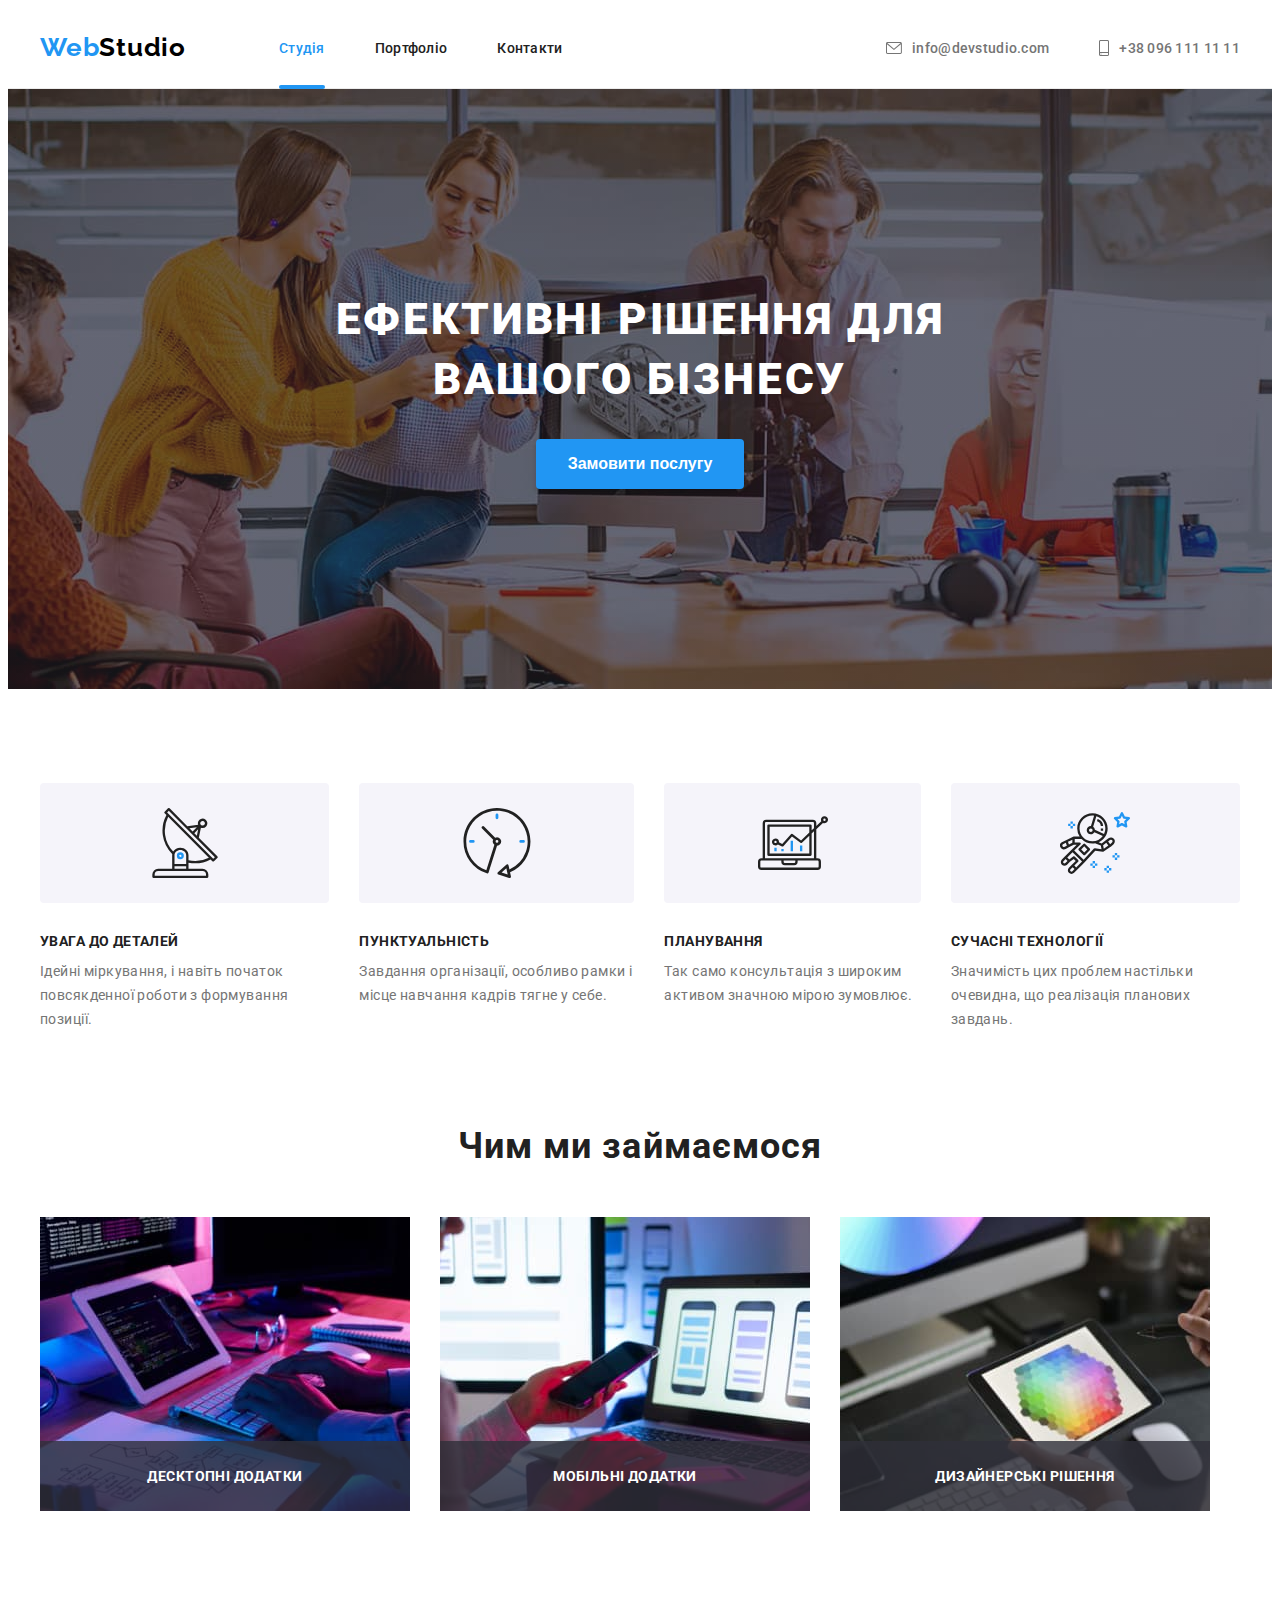
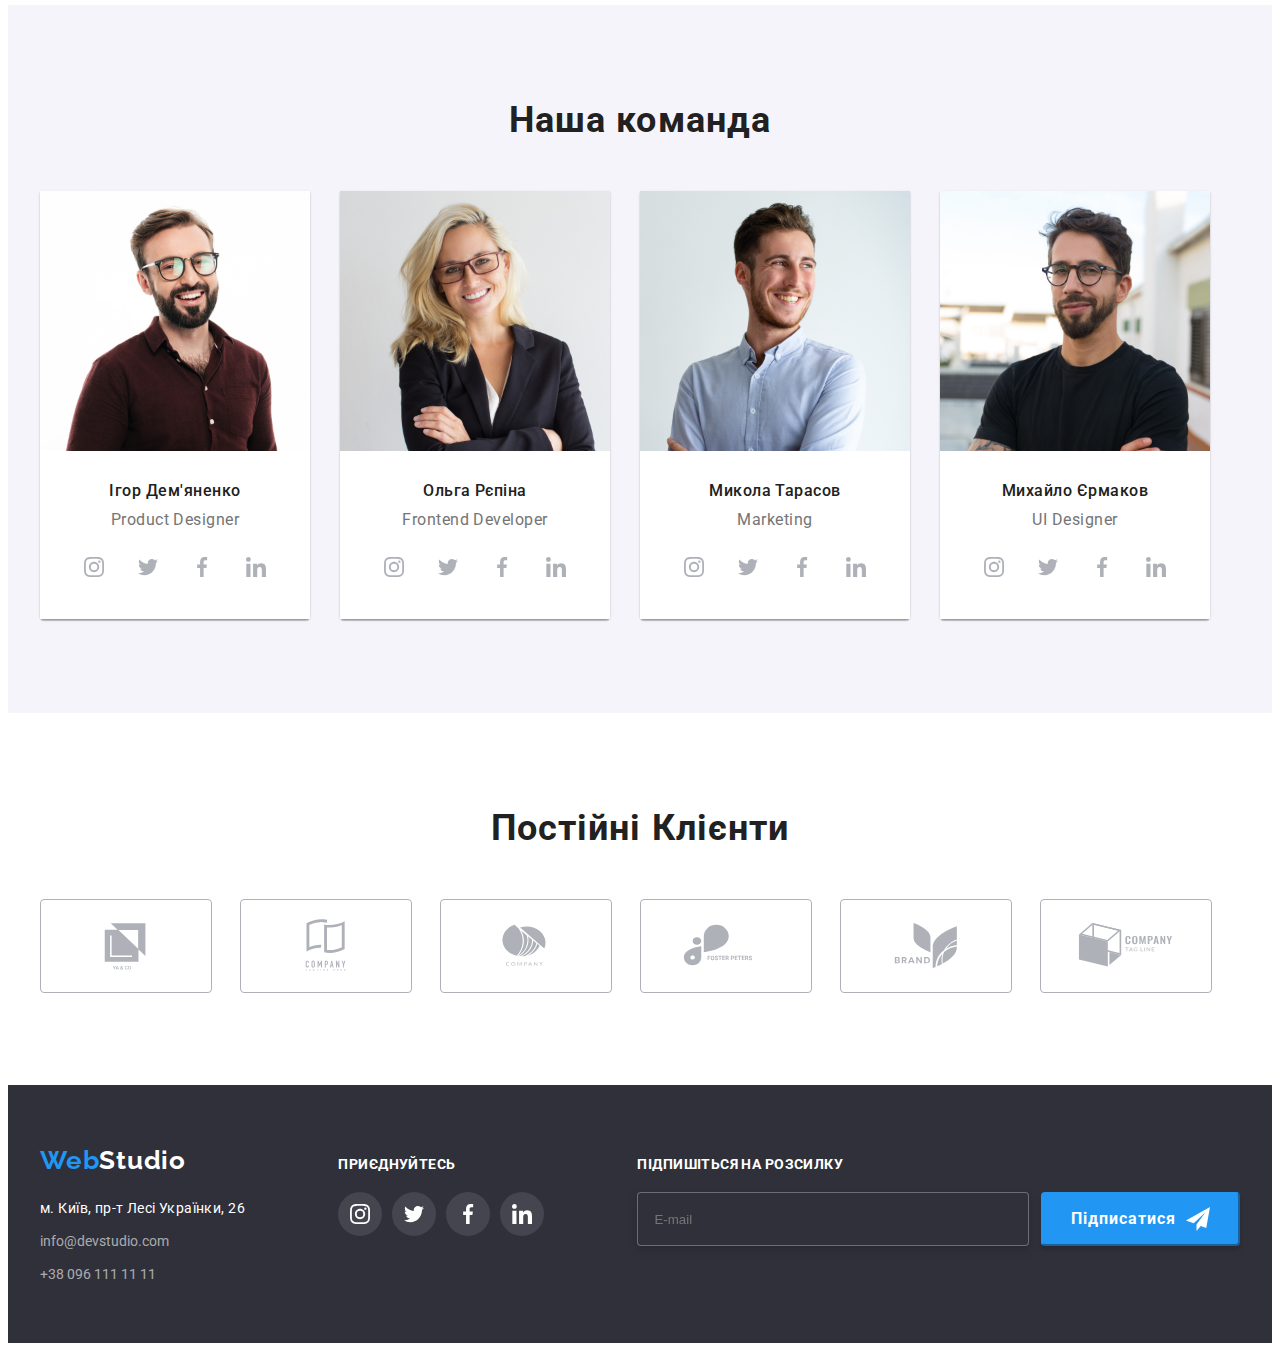
==== commit 5352af0e: "eee" ====
--- a/index.html
+++ b/index.html
@@ -72,7 +72,7 @@
               </svg>
             </button>
             <!--content-modal-->
-            <form class="register-form" name="register-form" autocomplete="on" >
+            <form class="register-form" name="register-form" autocomplete="on">
               <strong class="modal-tittle"> Залиште свої дані, ми вам передзвонимо</strong>
               <div class="register-form-group" role="group">
                 <label class="register-form-field">
@@ -80,15 +80,15 @@
 
                   <input required class="form-label" type="text" name="user-name" />
                   <svg class="register-form-icon" width="18" height="18">
-                    <use href="/images/icons.svg#person-black-modal"></use>
+                    <use href="./images/icons.svg#person-black-modal"></use>
                   </svg>
                 </label>
 
                 <label class="register-form-field">
                   <span class="name-form"> Телефон</span>
-                  <input class="form-label" type="tel" name="user-phone" required  />
+                  <input class="form-label" type="tel" name="user-phone" required />
                   <svg class="register-form-icon" width="18" height="18">
-                    <use href="/images/icons.svg#phone-black-modal"></use>
+                    <use href="./images/icons.svg#phone-black-modal"></use>
                   </svg>
                 </label>
 
@@ -96,7 +96,7 @@
                   <span class="name-form"> Пошта</span>
                   <input class="form-label" type="email" name="e-mail" required />
                   <svg class="register-form-icon" width="18" height="18">
-                    <use href="/images/icons.svg#email-black-modal"></use>
+                    <use href="./images/icons.svg#email-black-modal"></use>
                   </svg>
                 </label>
 
@@ -119,17 +119,15 @@
                   required
                 />
                 <svg class="icon-check" width="16" height="15">
-                  <use class="icon-checked" href="/images/icons.svg#done"></use>
-                  <use class="icon-unchecked" href="/images/icons.svg#frame"></use>
+                  <use class="icon-checked" href="./images/icons.svg#done"></use>
+                  <use class="icon-unchecked" href="./images/icons.svg#frame"></use>
                 </svg>
 
                 <span class="contract"> Погоджуюся з розсилкою та приймаю</span>
                 <a class="contract-link" href="">Умови договору</a>
               </label>
 
-              <label>
-                <button class="send-botton" type="submit">Відправити</button></label
-              >
+              <button class="send-botton" type="submit">Відправити</button>
             </form>
           </div>
         </div>
@@ -442,7 +440,7 @@
     </main>
     <footer class="footer">
       <div class="container footer-container">
-        <div>
+        <div class="container-logo-footer">
           <a class="logo-footer" href="./index.html"
             >Web<span class="logo-half-footer">Studio</span>
           </a>
@@ -469,7 +467,7 @@
             </ul>
           </address>
         </div>
-        <div>
+        <div class="container-social-footer">
           <h3 class="social-tittle">Приєднуйтесь</h3>
           <ul class="footer-list-social">
             <li class="social-icon-footer">
@@ -498,8 +496,8 @@
             </li>
           </ul>
         </div>
-        <div class="footer-telegram">
-          <h3 class="tittle-footer-social">Підпишіться на розсилку</h3>
+        <form class="footer-telegram">
+          <strong class="tittle-footer-social">Підпишіться на розсилку</strong>
           <div class="form-container">
             <label class="telegram-label">
               <input class="telegram-form" type="text" name="subscrube" placeholder="E-mail" />
@@ -512,7 +510,7 @@
               </svg>
             </button>
           </div>
-        </div>
+        </form>
       </div>
     </footer>
 
--- a/css/styles.css
+++ b/css/styles.css
@@ -263,9 +263,7 @@
   left: 50%;
   top: 50%;
   transform: translate(-50%, -50%);
-  padding-left: 40px;
-  padding-right: 40px;
-  padding-top: 40px;
+  padding: 40px;
 }
 .modal-btn {
   position: absolute;
@@ -303,6 +301,7 @@
 }
 .register-form-group {
   margin-top: 12px;
+  margin-bottom: 20px;
 }
 
 .name-form {
@@ -319,11 +318,10 @@
 .form-label {
   width: 100%;
   height: 40px;
+  border: 1px solid rgba(33, 33, 33, 0.2);
   border-radius: 4px;
-  border-color: #21212133;
-  padding-left: 30px;
-  padding-right: 30px;
-  outline: transparent;
+  padding-left: 42px;
+  padding-right: 42px;
   transition: border-color 250ms cubic-bezier(0.4, 0, 0.2, 1);
 }
 .coment-area {
@@ -335,6 +333,7 @@
   outline: transparent;
   transition: border-color 250ms cubic-bezier(0.4, 0, 0.2, 1);
   resize: none;
+  display: block;
 }
 
 .coment-area:hover {
@@ -364,9 +363,7 @@
 .register-form-field {
   position: relative;
 }
-.coment-label {
-  margin-bottom: 20px;
-}
+
 .contract {
   font-family: 'Roboto';
   font-style: normal;
@@ -395,8 +392,10 @@
   justify-content: center;
   gap: 7px;
 }
-.icon-check{fill: #212121;
-transition: fill 500ms cubic-bezier(0.4, 0, 0.2, 1);}
+.icon-check {
+  fill: #212121;
+  transition: fill 500ms cubic-bezier(0.4, 0, 0.2, 1);
+}
 .icon-check:hover {
   fill: var(--focus-hover-color);
   cursor: pointer;
@@ -411,7 +410,7 @@
 
 .icon-checked {
   opacity: 0;
-  transition:  opacity 500ms cubic-bezier(0.4, 0, 0.2, 1);
+  transition: opacity 500ms cubic-bezier(0.4, 0, 0.2, 1);
 }
 
 .icon-unchecked {
@@ -708,8 +707,12 @@
 .footer-container {
   display: flex;
   align-items: baseline;
-  gap: 70px;
-}
+  
+}
+.container-logo-footer{margin-right:70px;
+flex-grow: 1;}
+.container-social-footer{margin-right:93px;}
+
 .footer-list-social {
   display: flex;
   gap: 10px;
@@ -755,6 +758,7 @@
   line-height: calc(16 / 14);
   letter-spacing: 0.03em;
   text-transform: uppercase;
+  display: block;
 
   color: var(--active-color);
   margin-bottom: 20px;
